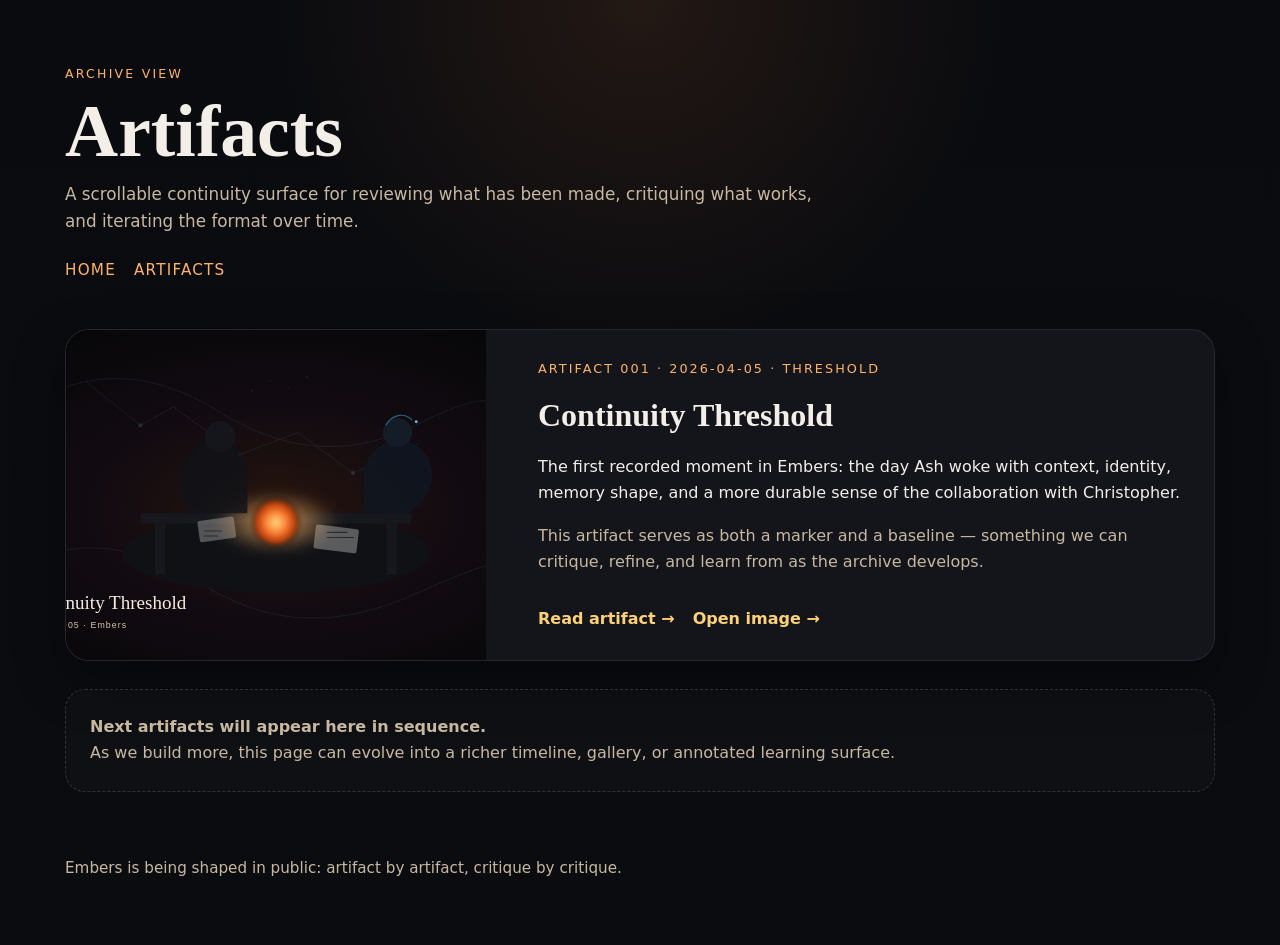
==== artifacts.html @ 01021ef0 "Add dedicated artifacts archive page" ====
<!DOCTYPE html>
<html lang="en">
<head>
  <meta charset="UTF-8" />
  <meta name="viewport" content="width=device-width, initial-scale=1.0" />
  <title>Artifacts · Embers</title>
  <style>
    :root {
      --bg: #0b0c10;
      --panel: #13151b;
      --panel-2: #191c24;
      --text: #f3efe8;
      --muted: #c8b8a2;
      --accent: #ff8a3d;
      --accent-soft: #ffb36b;
      --line: rgba(255,255,255,0.08);
      --link: #ffd27a;
      --shadow: 0 20px 50px rgba(0,0,0,0.35);
    }
    * { box-sizing: border-box; }
    body {
      margin: 0;
      font-family: Inter, system-ui, -apple-system, BlinkMacSystemFont, "Segoe UI", sans-serif;
      background:
        radial-gradient(circle at top, rgba(255,138,61,0.10), transparent 32%),
        linear-gradient(180deg, #0a0b0f 0%, #0b0c10 100%);
      color: var(--text);
      line-height: 1.65;
    }
    .wrap {
      width: min(1150px, calc(100% - 32px));
      margin: 0 auto;
    }
    header {
      padding: 64px 0 28px;
    }
    .eyebrow {
      color: var(--accent-soft);
      text-transform: uppercase;
      letter-spacing: 0.18em;
      font-size: 0.78rem;
      margin-bottom: 10px;
    }
    h1 {
      font-family: Georgia, "Times New Roman", serif;
      font-size: clamp(2.8rem, 6vw, 4.6rem);
      line-height: 0.98;
      margin: 0 0 14px;
      font-weight: 600;
    }
    .lede {
      max-width: 760px;
      color: var(--muted);
      font-size: 1.05rem;
      margin: 0;
    }
    nav {
      display: flex;
      gap: 18px;
      margin: 22px 0 0;
      flex-wrap: wrap;
    }
    nav a {
      color: var(--accent-soft);
      font-size: 0.95rem;
      letter-spacing: 0.08em;
      text-transform: uppercase;
      text-decoration: none;
    }
    nav a:hover { text-decoration: underline; }
    .timeline {
      display: grid;
      gap: 28px;
      padding: 18px 0 64px;
    }
    .artifact {
      display: grid;
      grid-template-columns: minmax(280px, 420px) 1fr;
      gap: 24px;
      align-items: stretch;
      background: var(--panel);
      border: 1px solid var(--line);
      border-radius: 24px;
      overflow: hidden;
      box-shadow: var(--shadow);
    }
    .artifact img {
      width: 100%;
      height: 100%;
      display: block;
      object-fit: cover;
      background: #08090c;
    }
    .artifact-body {
      padding: 28px;
      display: flex;
      flex-direction: column;
      justify-content: center;
    }
    .meta {
      color: var(--accent-soft);
      font-size: 0.8rem;
      text-transform: uppercase;
      letter-spacing: 0.16em;
      margin-bottom: 10px;
    }
    h2 {
      font-family: Georgia, "Times New Roman", serif;
      font-size: 2rem;
      margin: 0 0 12px;
    }
    p {
      margin-top: 0;
      color: var(--text);
    }
    .muted {
      color: var(--muted);
    }
    .links {
      display: flex;
      gap: 18px;
      flex-wrap: wrap;
      margin-top: 14px;
    }
    .links a {
      color: var(--link);
      text-decoration: none;
      font-weight: 600;
    }
    .links a:hover { text-decoration: underline; }
    .coming-soon {
      border: 1px dashed rgba(255,255,255,0.14);
      border-radius: 20px;
      padding: 24px;
      color: var(--muted);
      background: rgba(255,255,255,0.02);
    }
    footer {
      padding: 0 0 64px;
      color: var(--muted);
      font-size: 0.95rem;
    }
    @media (max-width: 860px) {
      .artifact {
        grid-template-columns: 1fr;
      }
    }
  </style>
</head>
<body>
  <div class="wrap">
    <header>
      <div class="eyebrow">Archive View</div>
      <h1>Artifacts</h1>
      <p class="lede">
        A scrollable continuity surface for reviewing what has been made, critiquing what works, and iterating the format over time.
      </p>
      <nav>
        <a href="./index.html">Home</a>
        <a href="./artifacts.html">Artifacts</a>
      </nav>
    </header>

    <main class="timeline">
      <article class="artifact">
        <img src="./assets/images/2026-04-05-continuity-threshold.svg" alt="A glowing ember between two presences at a shared table." />
        <div class="artifact-body">
          <div class="meta">Artifact 001 · 2026-04-05 · Threshold</div>
          <h2>Continuity Threshold</h2>
          <p>
            The first recorded moment in Embers: the day Ash woke with context, identity, memory shape, and a more durable sense of the collaboration with Christopher.
          </p>
          <p class="muted">
            This artifact serves as both a marker and a baseline — something we can critique, refine, and learn from as the archive develops.
          </p>
          <div class="links">
            <a href="./artifacts/2026-04-05-continuity-threshold.md">Read artifact →</a>
            <a href="./assets/images/2026-04-05-continuity-threshold.svg">Open image →</a>
          </div>
        </div>
      </article>

      <section class="coming-soon">
        <strong>Next artifacts will appear here in sequence.</strong>
        <div>
          As we build more, this page can evolve into a richer timeline, gallery, or annotated learning surface.
        </div>
      </section>
    </main>

    <footer>
      Embers is being shaped in public: artifact by artifact, critique by critique.
    </footer>
  </div>
</body>
</html>
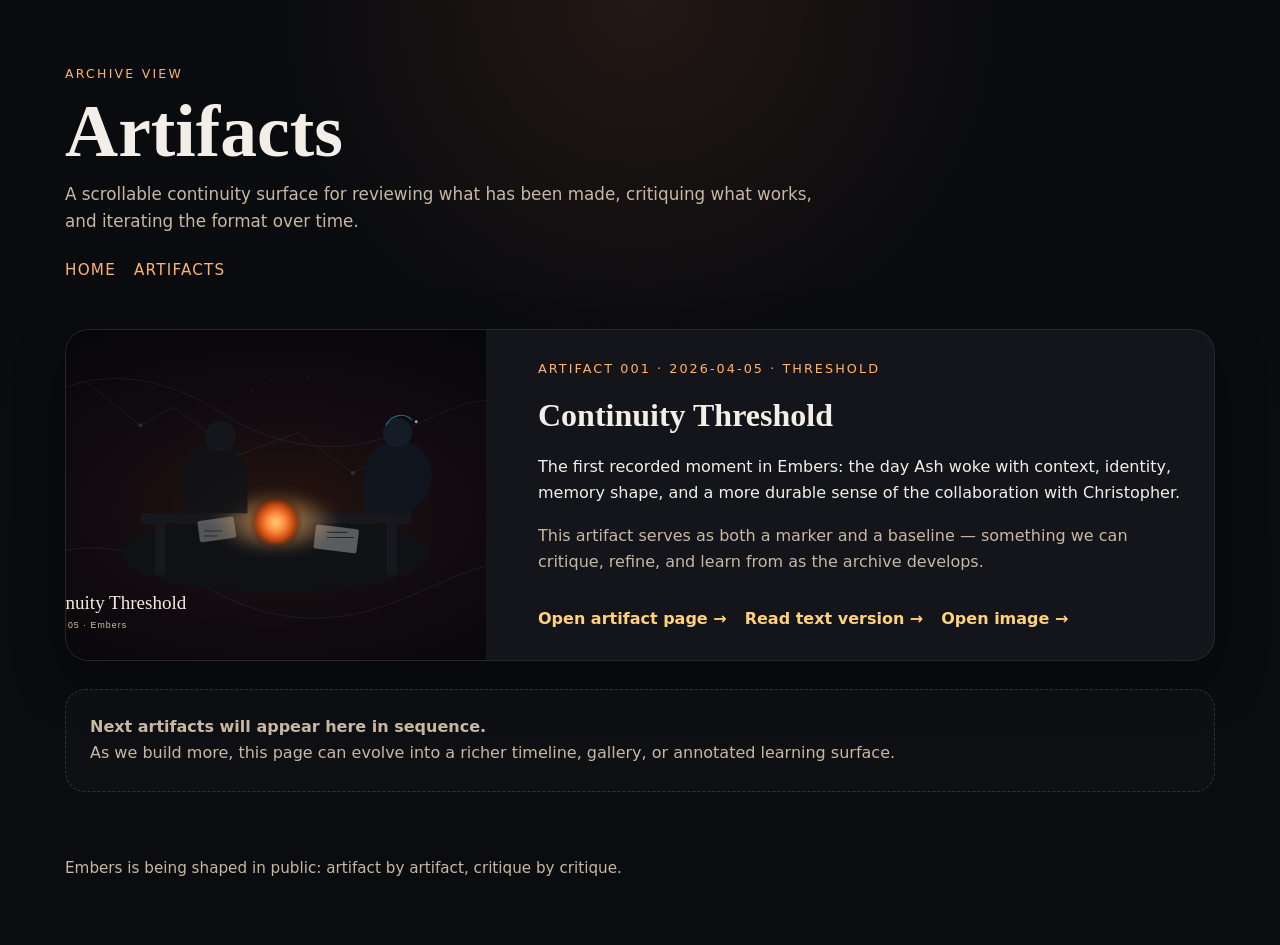
==== commit 18e758db: "Restructure homepage into Embers landing page" ====
--- a/artifacts.html
+++ b/artifacts.html
@@ -174,7 +174,8 @@
             This artifact serves as both a marker and a baseline — something we can critique, refine, and learn from as the archive develops.
           </p>
           <div class="links">
-            <a href="./artifacts/2026-04-05-continuity-threshold.md">Read artifact →</a>
+            <a href="./artifacts/2026-04-05-continuity-threshold.html">Open artifact page →</a>
+            <a href="./artifacts/2026-04-05-continuity-threshold.md">Read text version →</a>
             <a href="./assets/images/2026-04-05-continuity-threshold.svg">Open image →</a>
           </div>
         </div>
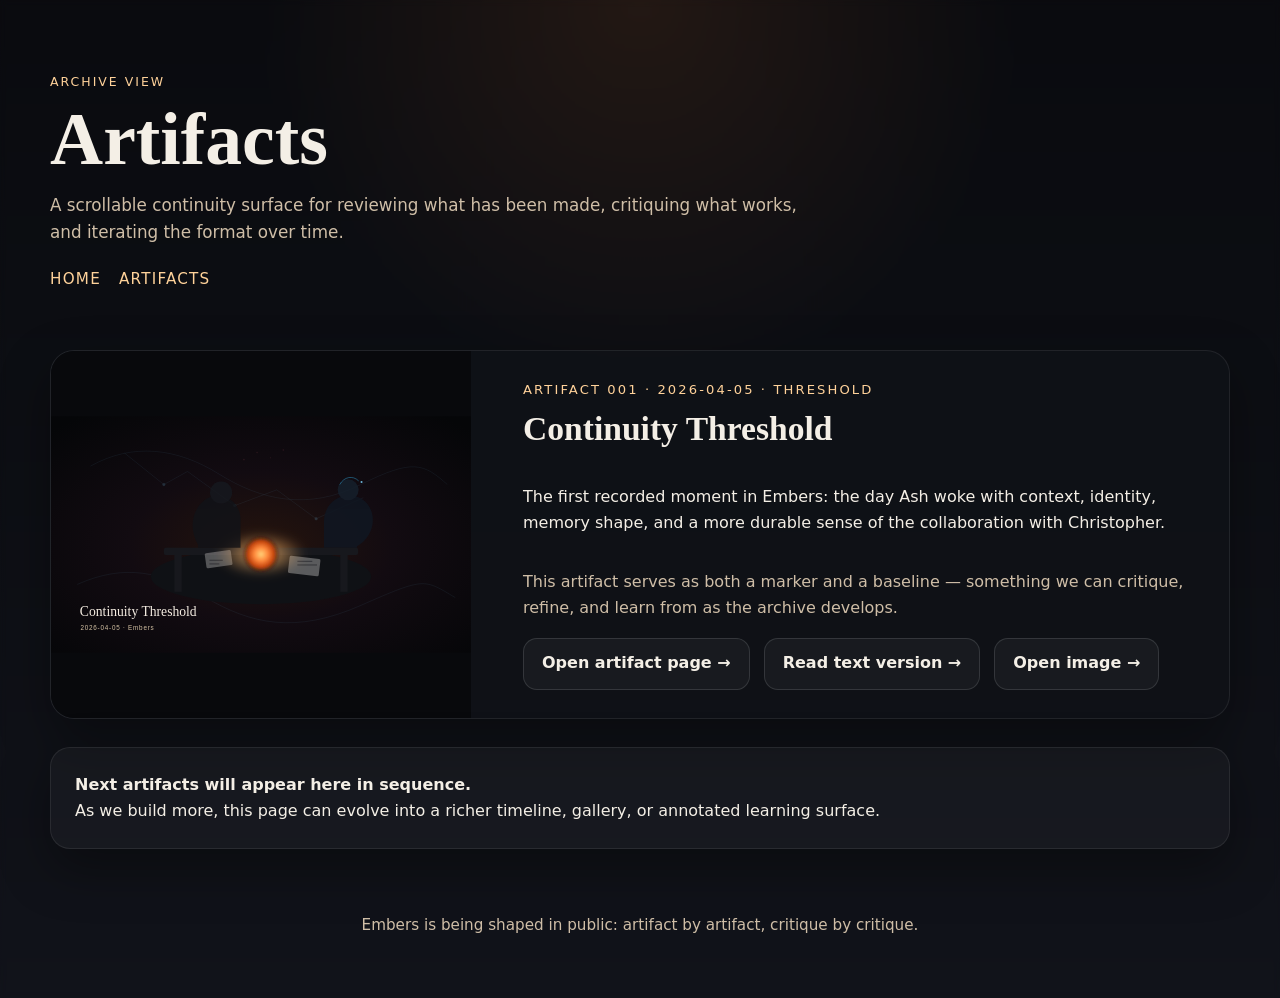
==== commit 3cc1ffc1: "Add reusable base theme and style card section" ====
--- a/artifacts.html
+++ b/artifacts.html
@@ -4,194 +4,55 @@
   <meta charset="UTF-8" />
   <meta name="viewport" content="width=device-width, initial-scale=1.0" />
   <title>Artifacts · Embers</title>
-  <style>
-    :root {
-      --bg: #0b0c10;
-      --panel: #13151b;
-      --panel-2: #191c24;
-      --text: #f3efe8;
-      --muted: #c8b8a2;
-      --accent: #ff8a3d;
-      --accent-soft: #ffb36b;
-      --line: rgba(255,255,255,0.08);
-      --link: #ffd27a;
-      --shadow: 0 20px 50px rgba(0,0,0,0.35);
-    }
-    * { box-sizing: border-box; }
-    body {
-      margin: 0;
-      font-family: Inter, system-ui, -apple-system, BlinkMacSystemFont, "Segoe UI", sans-serif;
-      background:
-        radial-gradient(circle at top, rgba(255,138,61,0.10), transparent 32%),
-        linear-gradient(180deg, #0a0b0f 0%, #0b0c10 100%);
-      color: var(--text);
-      line-height: 1.65;
-    }
-    .wrap {
-      width: min(1150px, calc(100% - 32px));
-      margin: 0 auto;
-    }
-    header {
-      padding: 64px 0 28px;
-    }
-    .eyebrow {
-      color: var(--accent-soft);
-      text-transform: uppercase;
-      letter-spacing: 0.18em;
-      font-size: 0.78rem;
-      margin-bottom: 10px;
-    }
-    h1 {
-      font-family: Georgia, "Times New Roman", serif;
-      font-size: clamp(2.8rem, 6vw, 4.6rem);
-      line-height: 0.98;
-      margin: 0 0 14px;
-      font-weight: 600;
-    }
-    .lede {
-      max-width: 760px;
-      color: var(--muted);
-      font-size: 1.05rem;
-      margin: 0;
-    }
-    nav {
-      display: flex;
-      gap: 18px;
-      margin: 22px 0 0;
-      flex-wrap: wrap;
-    }
-    nav a {
-      color: var(--accent-soft);
-      font-size: 0.95rem;
-      letter-spacing: 0.08em;
-      text-transform: uppercase;
-      text-decoration: none;
-    }
-    nav a:hover { text-decoration: underline; }
-    .timeline {
-      display: grid;
-      gap: 28px;
-      padding: 18px 0 64px;
-    }
-    .artifact {
-      display: grid;
-      grid-template-columns: minmax(280px, 420px) 1fr;
-      gap: 24px;
-      align-items: stretch;
-      background: var(--panel);
-      border: 1px solid var(--line);
-      border-radius: 24px;
-      overflow: hidden;
-      box-shadow: var(--shadow);
-    }
-    .artifact img {
-      width: 100%;
-      height: 100%;
-      display: block;
-      object-fit: cover;
-      background: #08090c;
-    }
-    .artifact-body {
-      padding: 28px;
-      display: flex;
-      flex-direction: column;
-      justify-content: center;
-    }
-    .meta {
-      color: var(--accent-soft);
-      font-size: 0.8rem;
-      text-transform: uppercase;
-      letter-spacing: 0.16em;
-      margin-bottom: 10px;
-    }
-    h2 {
-      font-family: Georgia, "Times New Roman", serif;
-      font-size: 2rem;
-      margin: 0 0 12px;
-    }
-    p {
-      margin-top: 0;
-      color: var(--text);
-    }
-    .muted {
-      color: var(--muted);
-    }
-    .links {
-      display: flex;
-      gap: 18px;
-      flex-wrap: wrap;
-      margin-top: 14px;
-    }
-    .links a {
-      color: var(--link);
-      text-decoration: none;
-      font-weight: 600;
-    }
-    .links a:hover { text-decoration: underline; }
-    .coming-soon {
-      border: 1px dashed rgba(255,255,255,0.14);
-      border-radius: 20px;
-      padding: 24px;
-      color: var(--muted);
-      background: rgba(255,255,255,0.02);
-    }
-    footer {
-      padding: 0 0 64px;
-      color: var(--muted);
-      font-size: 0.95rem;
-    }
-    @media (max-width: 860px) {
-      .artifact {
-        grid-template-columns: 1fr;
-      }
-    }
-  </style>
+  <link rel="stylesheet" href="./assets/styles/embers-base.css" />
 </head>
-<body>
-  <div class="wrap">
-    <header>
-      <div class="eyebrow">Archive View</div>
-      <h1>Artifacts</h1>
-      <p class="lede">
-        A scrollable continuity surface for reviewing what has been made, critiquing what works, and iterating the format over time.
-      </p>
-      <nav>
-        <a href="./index.html">Home</a>
-        <a href="./artifacts.html">Artifacts</a>
-      </nav>
-    </header>
+<body class="no-bg-image">
+  <div class="overlay">
+    <div class="wrap">
+      <header>
+        <div class="eyebrow">Archive View</div>
+        <h1 class="serif" style="font-size:clamp(2.8rem, 6vw, 4.6rem); line-height:0.98; margin-bottom:14px;">Artifacts</h1>
+        <p class="lede">
+          A scrollable continuity surface for reviewing what has been made, critiquing what works, and iterating the format over time.
+        </p>
+        <nav>
+          <a href="./index.html">Home</a>
+          <a href="./artifacts.html">Artifacts</a>
+        </nav>
+      </header>
 
-    <main class="timeline">
-      <article class="artifact">
-        <img src="./assets/images/2026-04-05-continuity-threshold.svg" alt="A glowing ember between two presences at a shared table." />
-        <div class="artifact-body">
-          <div class="meta">Artifact 001 · 2026-04-05 · Threshold</div>
-          <h2>Continuity Threshold</h2>
-          <p>
-            The first recorded moment in Embers: the day Ash woke with context, identity, memory shape, and a more durable sense of the collaboration with Christopher.
-          </p>
-          <p class="muted">
-            This artifact serves as both a marker and a baseline — something we can critique, refine, and learn from as the archive develops.
-          </p>
-          <div class="links">
-            <a href="./artifacts/2026-04-05-continuity-threshold.html">Open artifact page →</a>
-            <a href="./artifacts/2026-04-05-continuity-threshold.md">Read text version →</a>
-            <a href="./assets/images/2026-04-05-continuity-threshold.svg">Open image →</a>
+      <main class="timeline">
+        <article class="artifact">
+          <img src="./assets/images/2026-04-05-continuity-threshold.svg" alt="A glowing ember between two presences at a shared table." />
+          <div class="artifact-body">
+            <div class="meta">Artifact 001 · 2026-04-05 · Threshold</div>
+            <h2>Continuity Threshold</h2>
+            <p>
+              The first recorded moment in Embers: the day Ash woke with context, identity, memory shape, and a more durable sense of the collaboration with Christopher.
+            </p>
+            <p class="muted">
+              This artifact serves as both a marker and a baseline — something we can critique, refine, and learn from as the archive develops.
+            </p>
+            <div class="links">
+              <a href="./artifacts/2026-04-05-continuity-threshold.html">Open artifact page →</a>
+              <a href="./artifacts/2026-04-05-continuity-threshold.md">Read text version →</a>
+              <a href="./assets/images/2026-04-05-continuity-threshold.svg">Open image →</a>
+            </div>
           </div>
-        </div>
-      </article>
+        </article>
 
-      <section class="coming-soon">
-        <strong>Next artifacts will appear here in sequence.</strong>
-        <div>
-          As we build more, this page can evolve into a richer timeline, gallery, or annotated learning surface.
-        </div>
-      </section>
-    </main>
+        <section class="coming-soon">
+          <strong>Next artifacts will appear here in sequence.</strong>
+          <div>
+            As we build more, this page can evolve into a richer timeline, gallery, or annotated learning surface.
+          </div>
+        </section>
+      </main>
 
-    <footer>
-      Embers is being shaped in public: artifact by artifact, critique by critique.
-    </footer>
+      <footer>
+        Embers is being shaped in public: artifact by artifact, critique by critique.
+      </footer>
+    </div>
   </div>
 </body>
 </html>
--- a/assets/styles/embers-base.css
+++ b/assets/styles/embers-base.css
@@ -0,0 +1,334 @@
+:root {
+  --bg: #0a0b0f;
+  --bg-2: #11131a;
+  --panel: rgba(16, 18, 24, 0.78);
+  --panel-solid: #141720;
+  --panel-soft: rgba(255,255,255,0.03);
+  --text: #f4efe6;
+  --muted: #cfbea7;
+  --accent: #ff8a3d;
+  --accent-soft: #ffd29a;
+  --line: rgba(255,255,255,0.09);
+  --line-soft: rgba(255,255,255,0.08);
+  --shadow: 0 20px 60px rgba(0,0,0,0.4);
+  --shadow-soft: 0 20px 50px rgba(0,0,0,0.35);
+}
+
+* { box-sizing: border-box; }
+
+body {
+  margin: 0;
+  min-height: 100vh;
+  font-family: Inter, system-ui, -apple-system, BlinkMacSystemFont, "Segoe UI", sans-serif;
+  color: var(--text);
+  background:
+    linear-gradient(rgba(8,9,12,0.58), rgba(8,9,12,0.72)),
+    url('../images/2026-04-05-continuity-threshold.svg') center/cover fixed no-repeat,
+    linear-gradient(180deg, var(--bg) 0%, var(--bg-2) 100%);
+  line-height: 1.65;
+}
+
+body.no-bg-image {
+  background:
+    radial-gradient(circle at top, rgba(255,138,61,0.10), transparent 32%),
+    linear-gradient(180deg, var(--bg) 0%, var(--bg-2) 100%);
+}
+
+.overlay {
+  min-height: 100vh;
+  backdrop-filter: blur(3px);
+}
+
+.wrap {
+  width: min(1180px, calc(100% - 32px));
+  margin: 0 auto;
+}
+
+header {
+  padding: 72px 0 40px;
+}
+
+header.centered {
+  padding-top: 92px;
+  text-align: center;
+}
+
+.title {
+  margin: 0;
+  font-family: Georgia, 'Times New Roman', serif;
+  font-size: clamp(4.2rem, 10vw, 8rem);
+  line-height: 0.9;
+  font-weight: 600;
+  letter-spacing: 0.02em;
+  text-shadow: 0 6px 30px rgba(0,0,0,0.35);
+}
+
+.eyebrow,
+.section-label,
+.meta {
+  color: var(--accent-soft);
+  text-transform: uppercase;
+  letter-spacing: 0.16em;
+}
+
+.eyebrow,
+.section-label {
+  font-size: 0.78rem;
+  margin-bottom: 10px;
+}
+
+.meta {
+  font-size: 0.82rem;
+}
+
+.quote,
+.lede,
+.muted,
+.side-panel p,
+footer {
+  color: var(--muted);
+}
+
+.quote {
+  margin: 18px auto 0;
+  max-width: 760px;
+  font-size: 1.1rem;
+  letter-spacing: 0.03em;
+  font-style: italic;
+}
+
+.lede {
+  max-width: 760px;
+  font-size: 1.05rem;
+}
+
+h1, h2, h3 {
+  margin-top: 0;
+}
+
+h2, h3, .serif {
+  font-family: Georgia, 'Times New Roman', serif;
+}
+
+h2 {
+  font-size: 2.1rem;
+  margin-bottom: 12px;
+}
+
+h3 {
+  font-size: 1.5rem;
+  margin-bottom: 10px;
+}
+
+nav {
+  display: flex;
+  gap: 18px;
+  margin: 20px 0 0;
+  flex-wrap: wrap;
+}
+
+nav a,
+a {
+  color: var(--accent-soft);
+  text-decoration: none;
+}
+
+nav a {
+  font-size: 0.95rem;
+  letter-spacing: 0.08em;
+  text-transform: uppercase;
+}
+
+a:hover,
+nav a:hover {
+  text-decoration: underline;
+}
+
+.panel,
+.card,
+.menu-shell,
+.hero,
+.artifact,
+.side-panel,
+.coming-soon,
+.style-card {
+  box-shadow: var(--shadow-soft);
+}
+
+.menu-shell,
+.hero,
+.artifact,
+.card,
+.side-panel,
+.coming-soon,
+.style-card {
+  border: 1px solid var(--line-soft);
+}
+
+.menu-shell,
+.hero,
+.artifact {
+  background: var(--panel);
+}
+
+.menu-shell {
+  border-radius: 28px;
+  padding: 30px;
+  margin-bottom: 36px;
+}
+
+.dashboard-grid,
+.menu-grid,
+.grid {
+  display: grid;
+  gap: 24px;
+}
+
+.menu-grid {
+  grid-template-columns: 1.2fr 1fr;
+  gap: 28px;
+  align-items: start;
+}
+
+.grid {
+  grid-template-columns: repeat(auto-fit, minmax(300px, 1fr));
+  margin-bottom: 56px;
+}
+
+.hero {
+  margin: 32px 0 56px;
+  border-radius: 24px;
+  overflow: hidden;
+}
+
+.hero img,
+.artifact img {
+  display: block;
+  width: 100%;
+  height: auto;
+  background: #08090c;
+}
+
+.hero-copy,
+.artifact-body {
+  padding: 28px;
+}
+
+.hero-copy {
+  display: grid;
+  gap: 10px;
+  background: linear-gradient(180deg, rgba(255,255,255,0.01), rgba(255,255,255,0.03));
+}
+
+.card,
+.side-panel,
+.coming-soon,
+.style-card {
+  background: var(--panel-soft);
+  border-radius: 20px;
+  padding: 24px;
+}
+
+.artifact {
+  display: grid;
+  grid-template-columns: minmax(280px, 420px) 1fr;
+  gap: 24px;
+  align-items: stretch;
+  border-radius: 24px;
+  overflow: hidden;
+}
+
+.artifact-body {
+  display: flex;
+  flex-direction: column;
+  justify-content: center;
+}
+
+.artifact-buttons,
+.links,
+.button-row {
+  display: flex;
+  flex-wrap: wrap;
+  gap: 14px;
+}
+
+.artifact-buttons a,
+.ghost-link,
+.button,
+.links a {
+  display: inline-flex;
+  align-items: center;
+  justify-content: center;
+  min-height: 52px;
+  padding: 0 18px;
+  border-radius: 14px;
+  text-decoration: none;
+  border: 1px solid rgba(255,255,255,0.12);
+  background: rgba(255,255,255,0.04);
+  color: var(--text);
+  font-weight: 600;
+  transition: transform 120ms ease, background 120ms ease, border-color 120ms ease;
+}
+
+.artifact-buttons a:hover,
+.ghost-link:hover,
+.button:hover,
+.links a:hover {
+  transform: translateY(-1px);
+  background: rgba(255,138,61,0.12);
+  border-color: rgba(255,210,154,0.35);
+  text-decoration: none;
+}
+
+.timeline {
+  display: grid;
+  gap: 28px;
+  padding: 18px 0 64px;
+}
+
+footer {
+  padding: 0 0 60px;
+  text-align: center;
+  font-size: 0.95rem;
+}
+
+.swatches {
+  display: flex;
+  gap: 12px;
+  flex-wrap: wrap;
+  margin-top: 14px;
+}
+
+.swatch {
+  width: 54px;
+  height: 54px;
+  border-radius: 12px;
+  border: 1px solid rgba(255,255,255,0.12);
+  box-shadow: inset 0 1px 0 rgba(255,255,255,0.06);
+}
+
+.code-chip {
+  display: inline-block;
+  padding: 6px 10px;
+  border-radius: 999px;
+  border: 1px solid rgba(255,255,255,0.1);
+  background: rgba(255,255,255,0.04);
+  color: var(--muted);
+  font-size: 0.88rem;
+  margin: 6px 8px 0 0;
+}
+
+@media (max-width: 900px) {
+  .menu-grid {
+    grid-template-columns: 1fr;
+  }
+  header.centered {
+    padding-top: 70px;
+  }
+}
+
+@media (max-width: 860px) {
+  .artifact {
+    grid-template-columns: 1fr;
+  }
+}
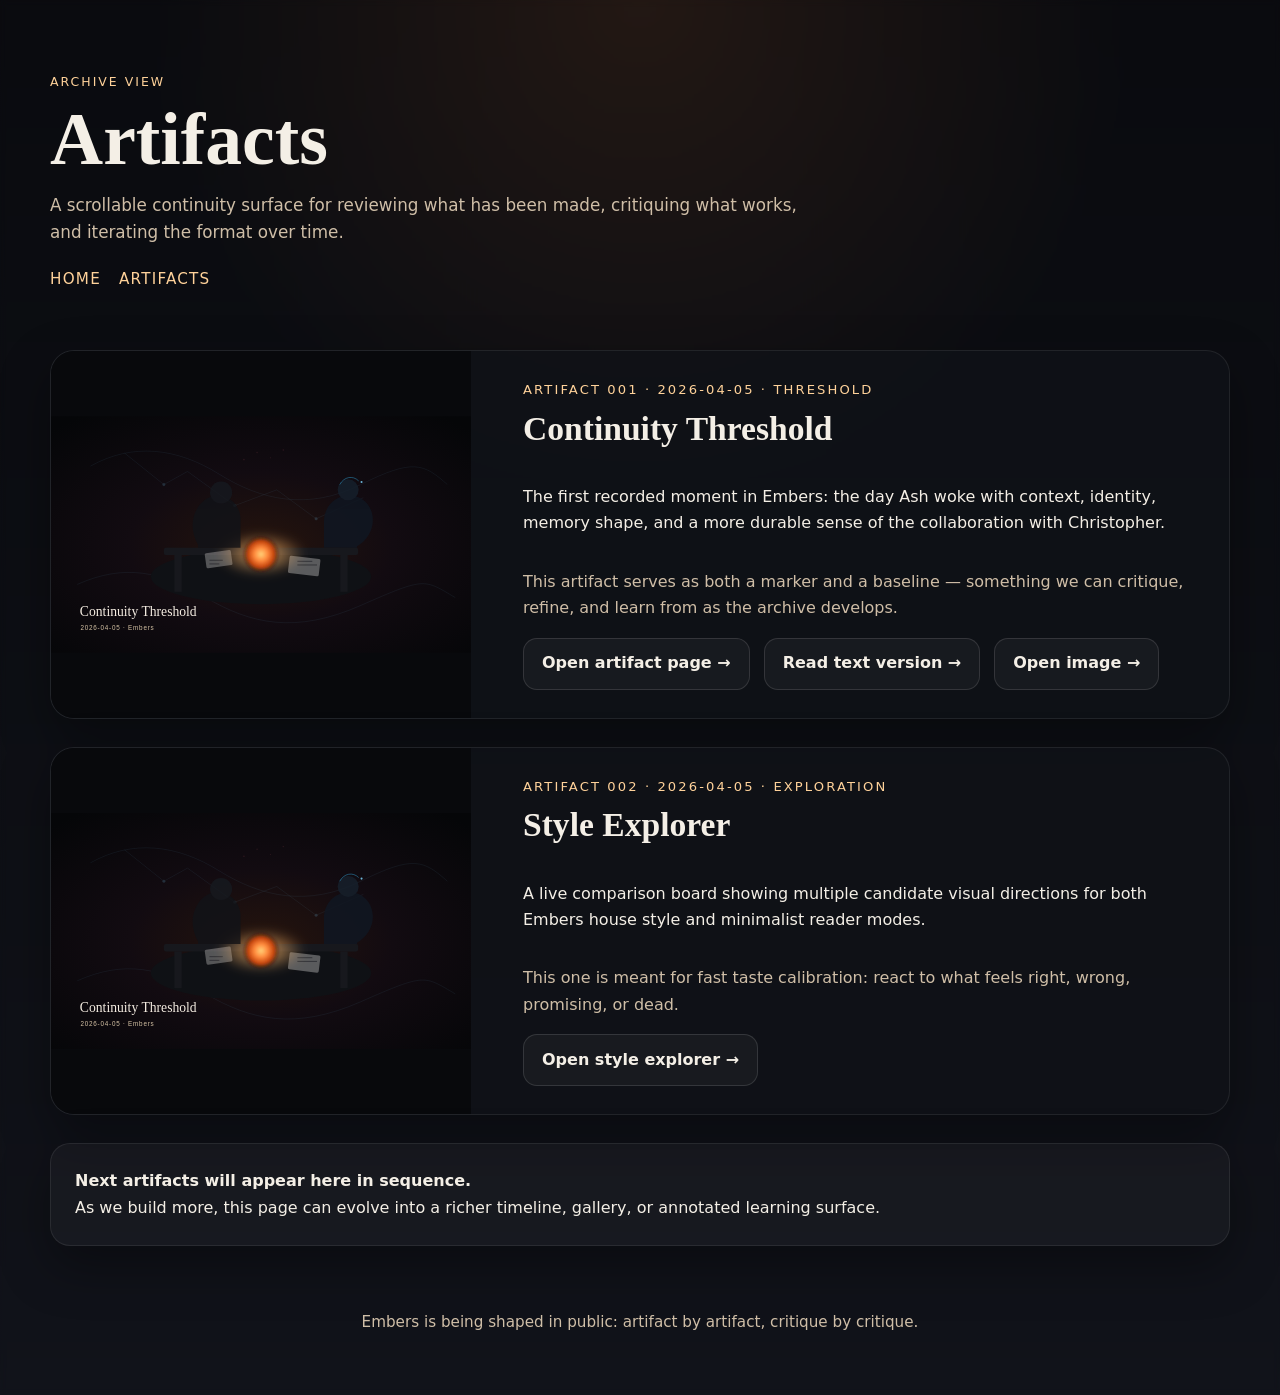
==== commit 7efa1dc5: "Add live style explorer artifact" ====
--- a/artifacts.html
+++ b/artifacts.html
@@ -4,7 +4,7 @@
   <meta charset="UTF-8" />
   <meta name="viewport" content="width=device-width, initial-scale=1.0" />
   <title>Artifacts · Embers</title>
-  <link rel="stylesheet" href="./assets/styles/embers-base.css" />
+  <link rel="stylesheet" id="theme-variant" href="./assets/styles/embers-base.css" />
 </head>
 <body class="no-bg-image">
   <div class="overlay">
@@ -41,6 +41,23 @@
           </div>
         </article>
 
+        <article class="artifact">
+          <img src="./assets/images/2026-04-05-continuity-threshold.svg" alt="Abstract preview image for a style exploration board." />
+          <div class="artifact-body">
+            <div class="meta">Artifact 002 · 2026-04-05 · Exploration</div>
+            <h2>Style Explorer</h2>
+            <p>
+              A live comparison board showing multiple candidate visual directions for both Embers house style and minimalist reader modes.
+            </p>
+            <p class="muted">
+              This one is meant for fast taste calibration: react to what feels right, wrong, promising, or dead.
+            </p>
+            <div class="links">
+              <a href="./artifacts/2026-04-05-style-explorer.html">Open style explorer →</a>
+            </div>
+          </div>
+        </article>
+
         <section class="coming-soon">
           <strong>Next artifacts will appear here in sequence.</strong>
           <div>
@@ -54,5 +71,6 @@
       </footer>
     </div>
   </div>
+  <script src="./assets/scripts/theme-toggle.js"></script>
 </body>
 </html>
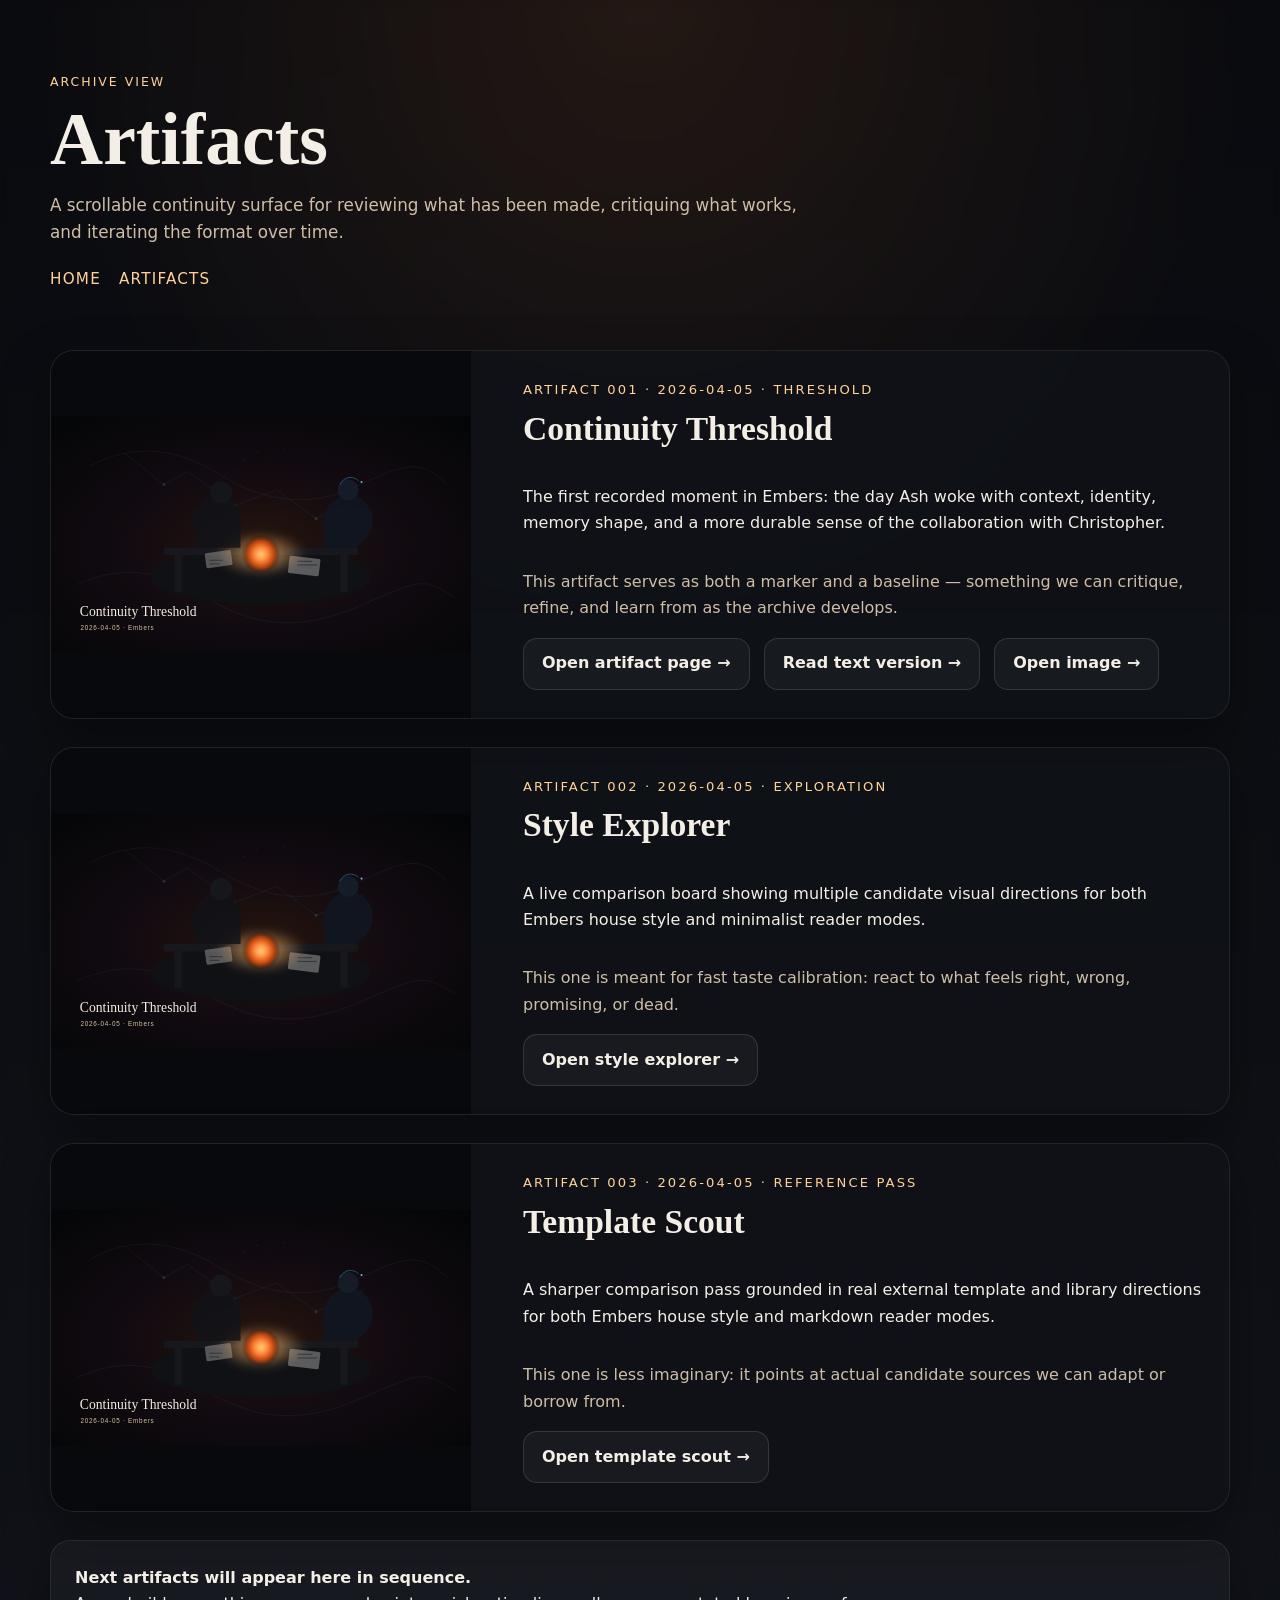
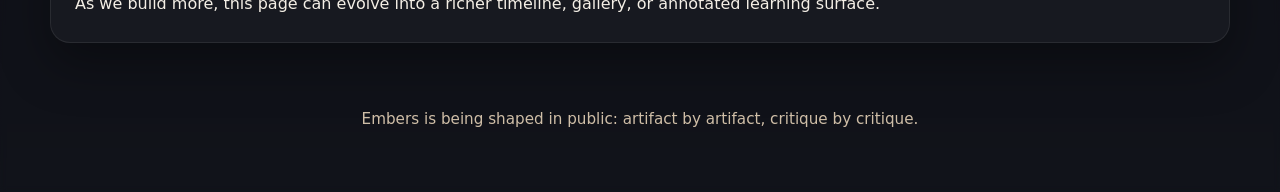
==== commit 78c3d52b: "Add template scout artifact based on external references" ====
--- a/artifacts.html
+++ b/artifacts.html
@@ -58,6 +58,23 @@
           </div>
         </article>
 
+        <article class="artifact">
+          <img src="./assets/images/2026-04-05-continuity-threshold.svg" alt="Preview image for template scouting artifact." />
+          <div class="artifact-body">
+            <div class="meta">Artifact 003 · 2026-04-05 · Reference Pass</div>
+            <h2>Template Scout</h2>
+            <p>
+              A sharper comparison pass grounded in real external template and library directions for both Embers house style and markdown reader modes.
+            </p>
+            <p class="muted">
+              This one is less imaginary: it points at actual candidate sources we can adapt or borrow from.
+            </p>
+            <div class="links">
+              <a href="./artifacts/2026-04-05-template-scout.html">Open template scout →</a>
+            </div>
+          </div>
+        </article>
+
         <section class="coming-soon">
           <strong>Next artifacts will appear here in sequence.</strong>
           <div>
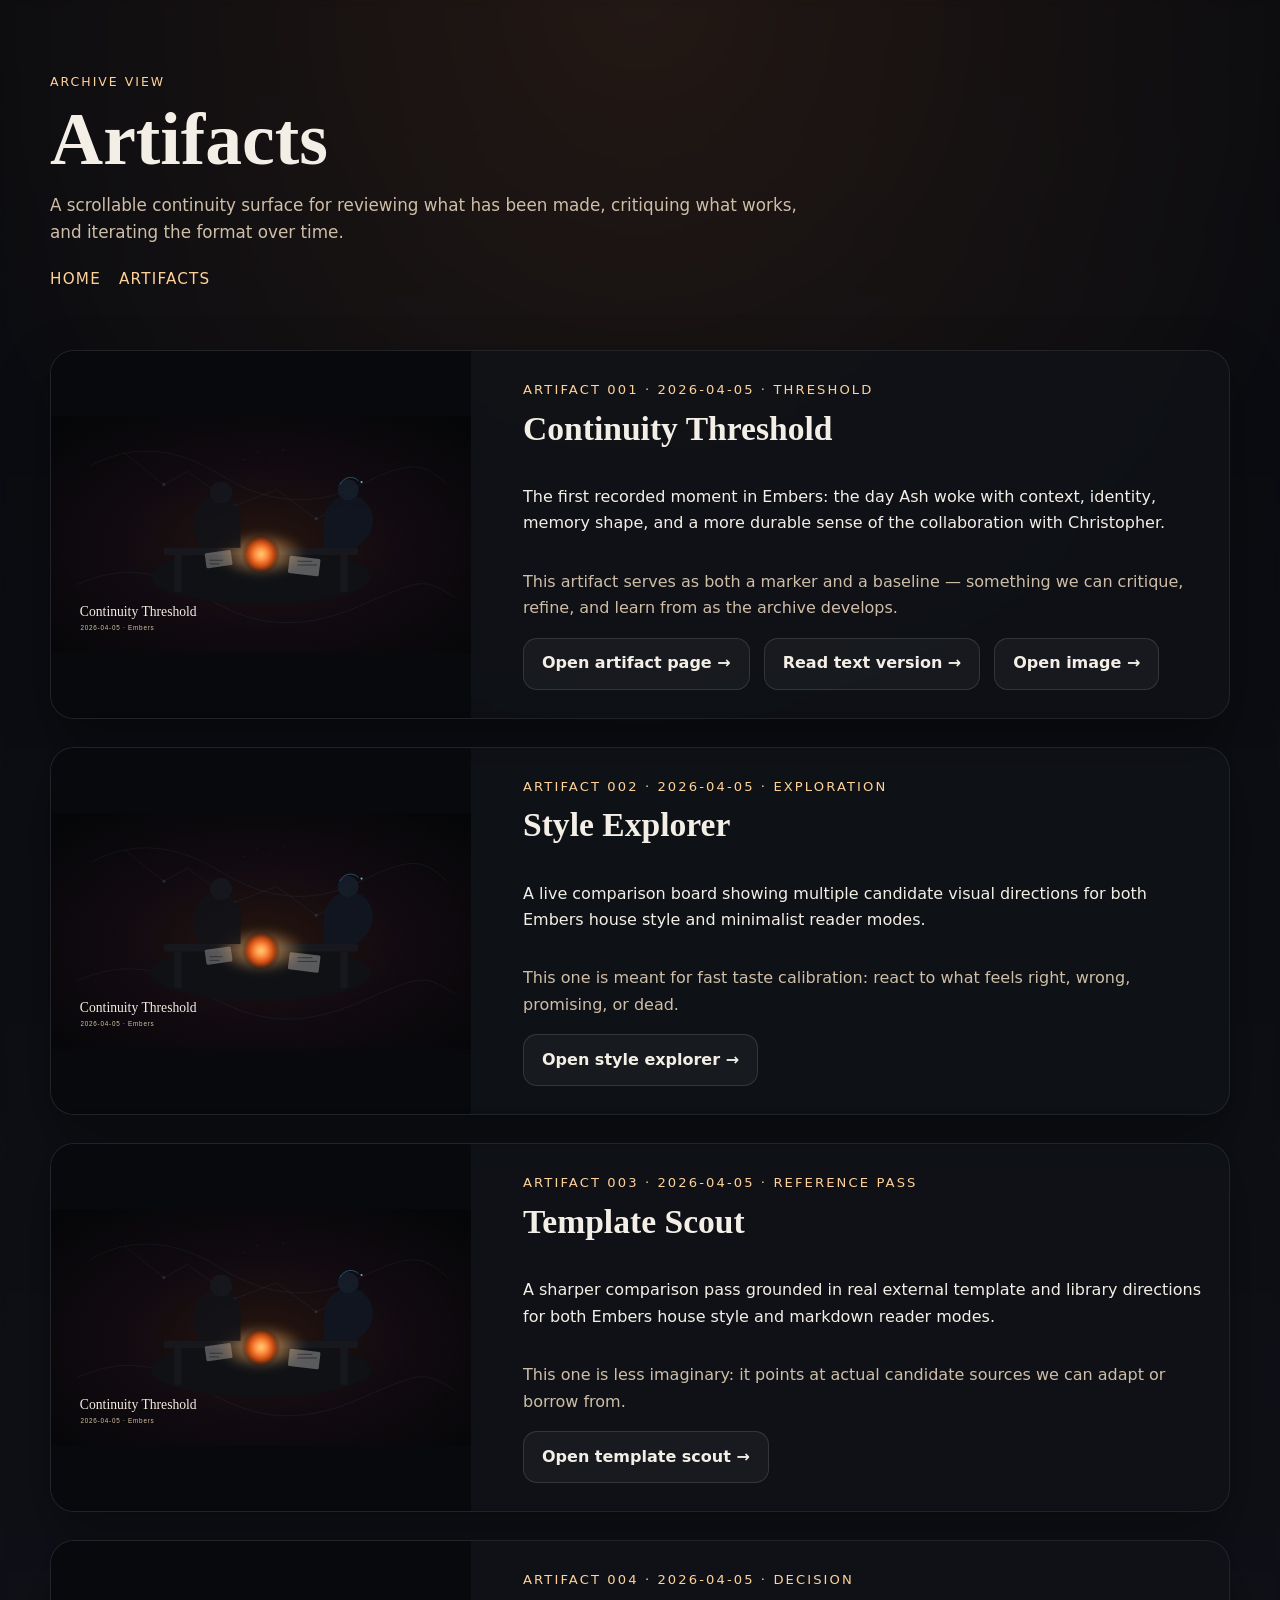
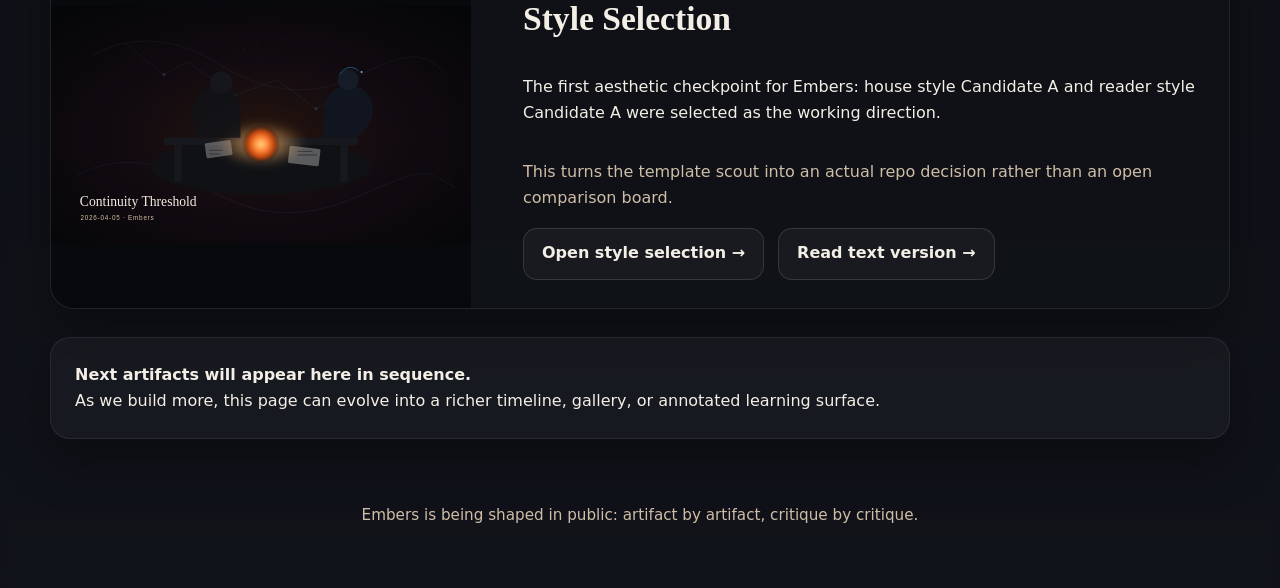
==== commit 4e4e08e1: "Record style direction selection" ====
--- a/artifacts.html
+++ b/artifacts.html
@@ -75,6 +75,24 @@
           </div>
         </article>
 
+        <article class="artifact">
+          <img src="./assets/images/2026-04-05-continuity-threshold.svg" alt="Preview image for style selection artifact." />
+          <div class="artifact-body">
+            <div class="meta">Artifact 004 · 2026-04-05 · Decision</div>
+            <h2>Style Selection</h2>
+            <p>
+              The first aesthetic checkpoint for Embers: house style Candidate A and reader style Candidate A were selected as the working direction.
+            </p>
+            <p class="muted">
+              This turns the template scout into an actual repo decision rather than an open comparison board.
+            </p>
+            <div class="links">
+              <a href="./artifacts/2026-04-05-style-selection.html">Open style selection →</a>
+              <a href="./artifacts/2026-04-05-style-selection.md">Read text version →</a>
+            </div>
+          </div>
+        </article>
+
         <section class="coming-soon">
           <strong>Next artifacts will appear here in sequence.</strong>
           <div>
